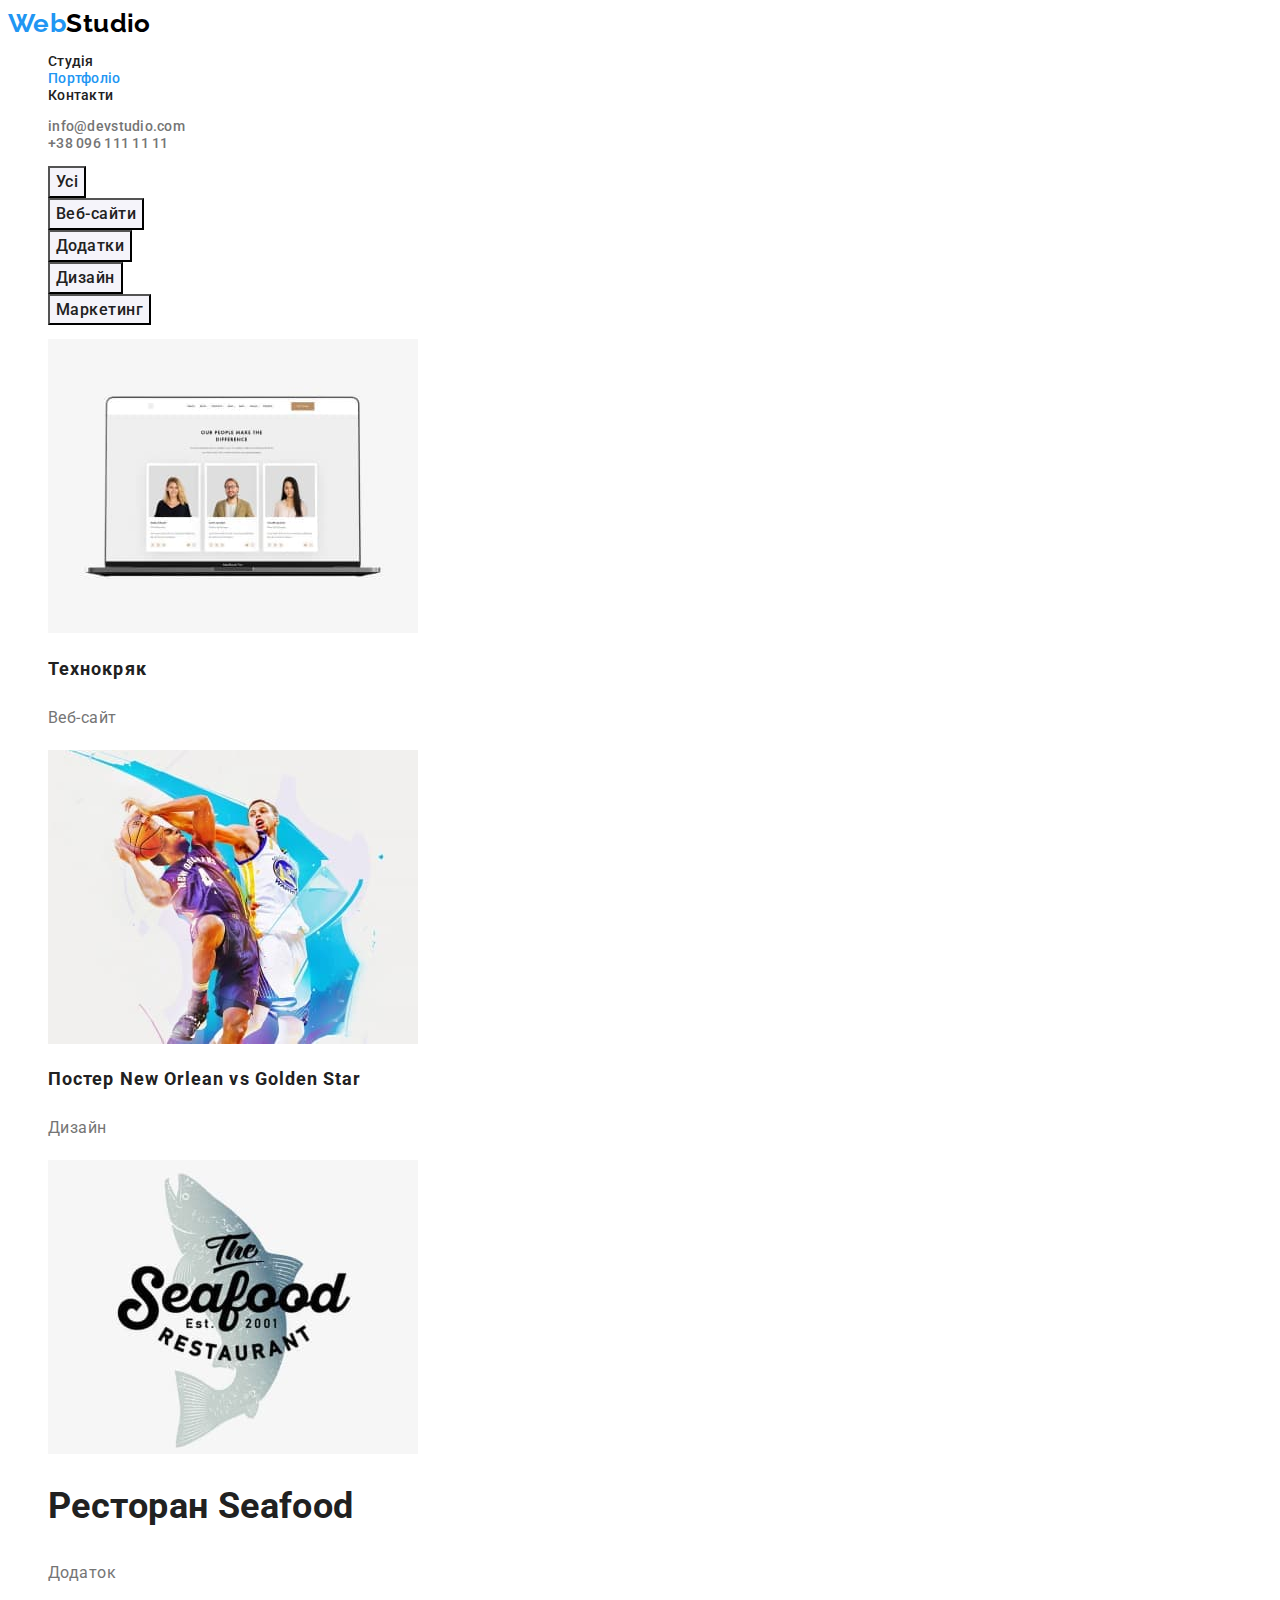
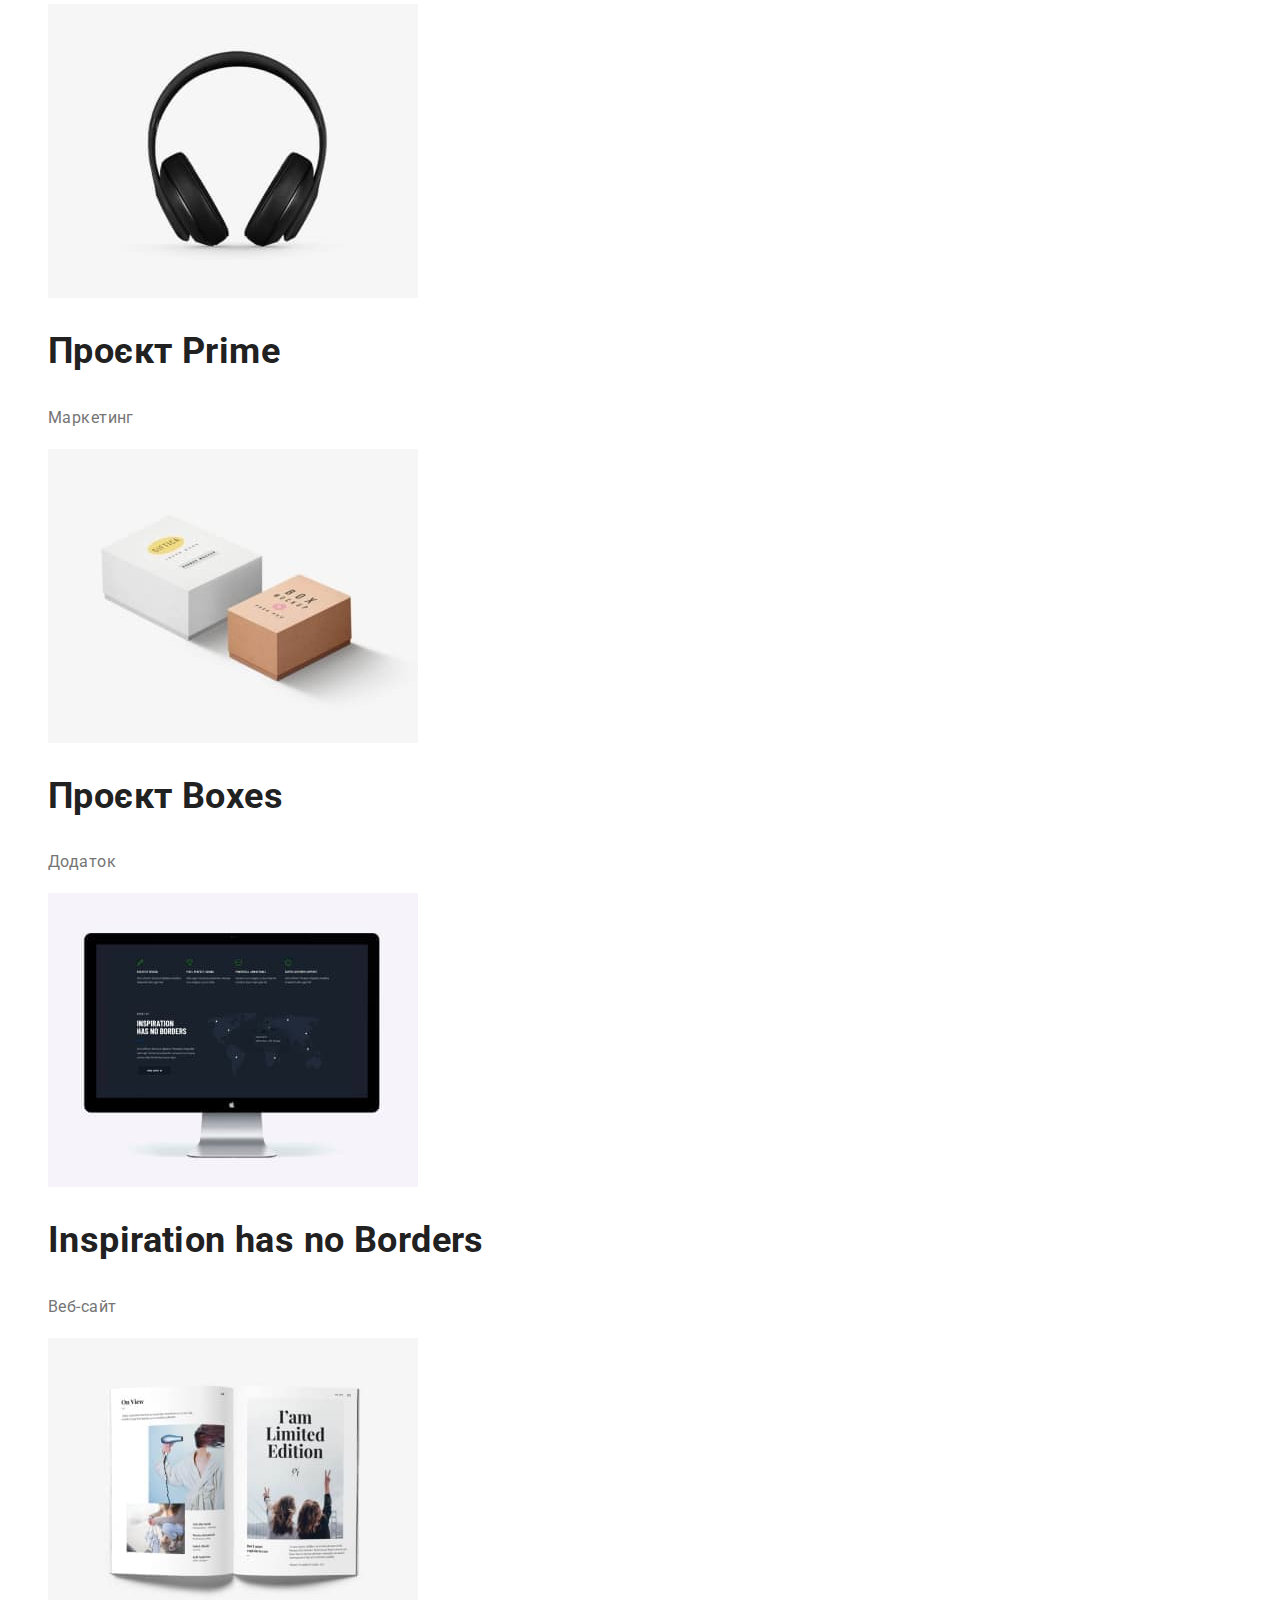
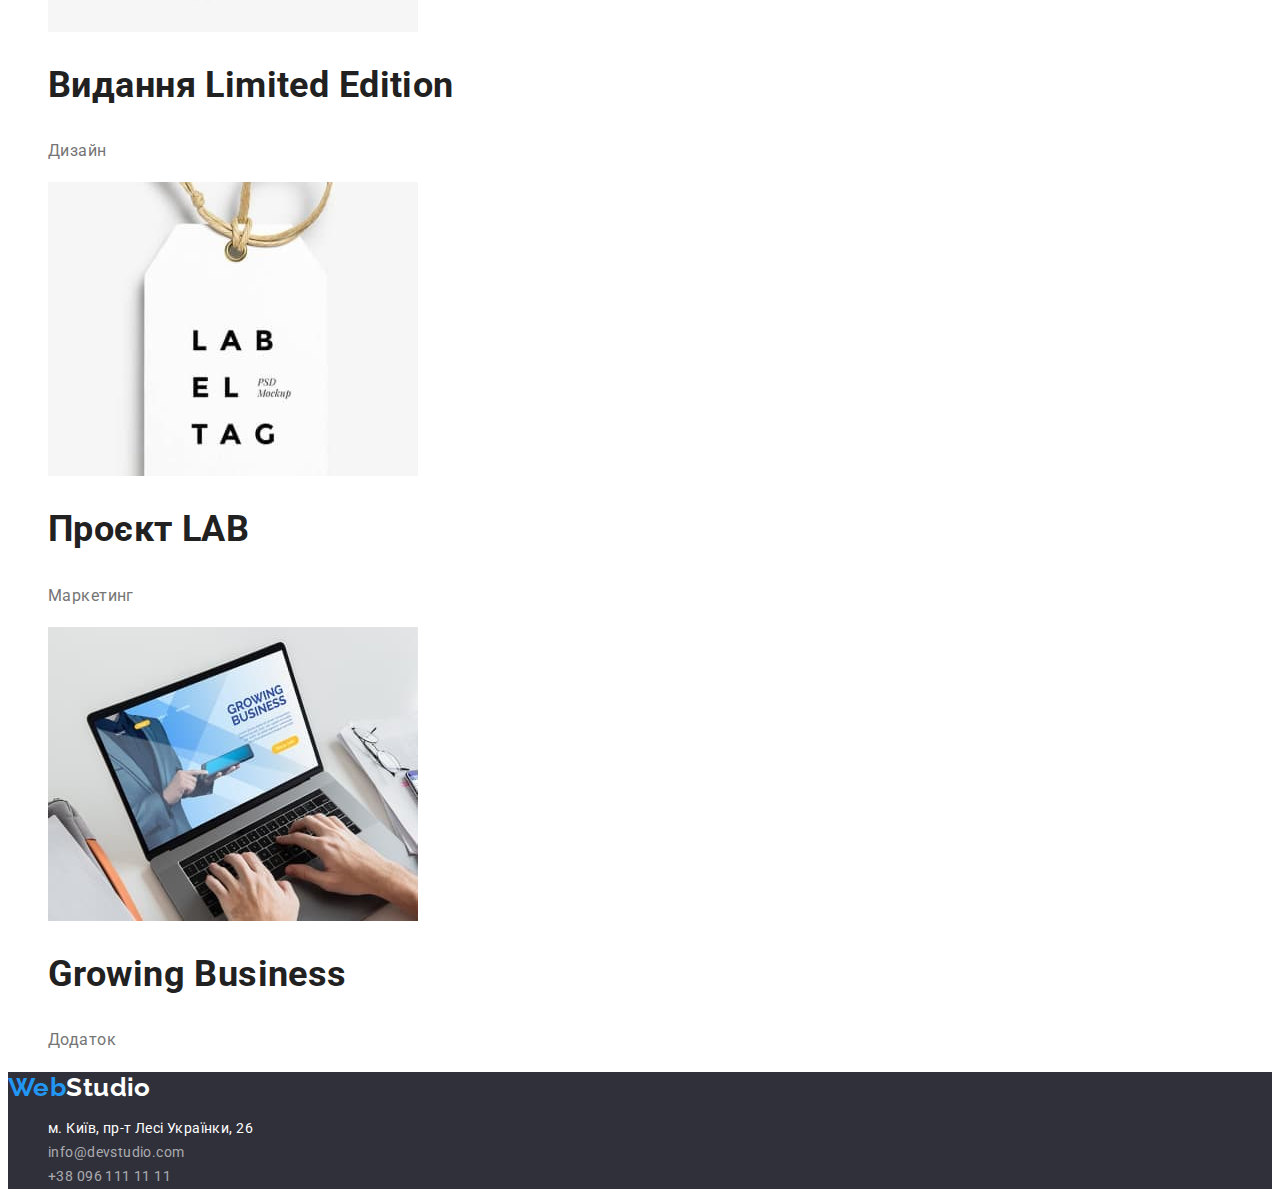
==== portfolio.html @ 132bdf51 "copy" ====
<!DOCTYPE html>
<html lang="en">
<head>
    <meta charset="UTF-8">
    <meta http-equiv="X-UA-Compatible" content="IE=edge">
    <meta name="viewport" content="width=device-width, initial-scale=1.0">
    <title>Portfolio</title>
    <link href="https://fonts.googleapis.com/css2?family=Raleway:wght@700&family=Roboto:wght@400;500;700;900&display=swap" rel="stylesheet">

    <link rel="stylesheet" href="./css/styles.css">
</head>

<body>
    <header>
        <nav>
            <a href="./index.html" class="logo">
                <span class="current">Web</span>Studio
             </a>
     <ul class="site-nav list">
         <li><a href="./index.html" class="link">Студія</a></li>
         <li><a href="./portfolio.html" class="link current">Портфоліо</a></li>
         <li><a href="" class="link">Контакти</a></li>   
     </ul>
        </nav>
             <ul class="auth-nav list">
                <li><a href="mailto:info@devstudio.com" class="link">info@devstudio.com</a></li>
                <li><a href="tel:+380961111111" class="link">+38 096 111 11 11</a></li>
             </ul>
    </header>
    <main>
        <section class="section">
            <h1 class="visually-hidden">Портфоліо</h1>
            <ul class="list">
                <li class="filter"><button type="button" class="button">Усі</button></li>
                <li class="filter"><button type="button" class="button">Веб-сайти</button></li>
                <li class="filter"><button type="button" class="button">Додатки</button></li>
                <li class="filter"><button type="button" class="button">Дизайн</button></li>
                <li class="filter"><button type="button" class="button">Маркетинг</button></li> 
            
           </ul>
          
        <ul class="list gallery">
                <li>
                    <img src="./images/Технокряк.jpg" alt="Технокряк" width="370">
                    <h2 class="title">Технокряк</h2>
                    <p class="text">Веб-сайт</p>
                </li>
                <li>
                    <img src="./images/Постер.jpg" alt="Постер" width="370">
                    <h2 class="title">Постер New Orlean vs Golden Star</h2>
                    <p class="text">Дизайн</p>
                </li>
                <li>
                    <img src="./images/Ресторан.jpg" alt="Ресторан" width="370">
                    <h2 class="section-title">Ресторан Seafood</h2>
                    <p class="text">Додаток</p>
                </li>
                <li>
                    <img src="./images/ПроектPrime.jpg" alt="ПроектPrime" width="370">
                    <h2 class="section-title">Проєкт Prime</h2>
                    <p class="text">Маркетинг</p>
                </li>
                <li>
                    <img src="./images/ПроектBoxes.jpg" alt="ПроектBoxes" width="370">
                    <h2 class="section-title">Проєкт Boxes</h2>
                    <p class="text">Додаток</p>
                </li>
                <li>
                    <img src="./images/Inspiration.jpg" alt="Inspiration" width="370">
                    <h2 class="section-title">Inspiration has no Borders</h2>
                    <p class="text">Веб-сайт</p>
                </li>
                <li>
                    <img src="./images/Видання.jpg" alt="Видання" width="370">
                    <h2 class="section-title">Видання Limited Edition</h2>
                    <p class="text">Дизайн</p>
                </li>
                <li>
                    <img src="./images/ПроектLAB.jpg" alt="ПроектLAB" width="370">
                    <h2 class="section-title">Проєкт LAB</h2>
                    <p class="text">Маркетинг</p>
                </li>
                <li>
                    <img src="./images/Growing.jpg" alt="Growing" width="370">
                    <h2 class="section-title">Growing Business</h2>
                    <p class="text">Додаток</p>
                </li>
            </ul>
        </section>
    </main>

    <footer class="footer">
        <a href="./index.html" class="logo">
            <span class="current">Web</span><span class="footer-logo">Studio</span>
         </a>
        <address>
            <ul class="contacts">
                <li> <a href="https://goo.gl/maps/J2nCYvBNZH49f2Dp6" target="_blank" rel="noreferrer noopener" class="link">м. Київ, пр-т Лесі Українки, 26</a></li>
                <li><a href="mailto:info@devstudio.com" class="link item" >info@devstudio.com</a></li>
                <li><a href="tel:+380961111111" class="link item">+38 096 111 11 11</a></li>
            </ul>
        </address>
    </footer>
   
</body>
</html>
---- css/styles.css ----
/* колір основного тексту #757575; */

/* допоміжний колір тексту #212121;   */

/*  білий колір #FFFFFF; */

/* колір акцент #2196F3 */
/* hero bg color: #2F303A; */

/* background: #2F303A; */
/* колір logo #000000  та акцент #2196F3   */
/*      колір tel та email rgba(255, 255, 255, 0.6) */


:root {
    --primary-text-color: #757575; 
    --title-text-color: #212121; 
    --accent-color: #2196F3;
    --hero-text-color: #FFFFFF;
    --logo-color: #000000;
    --primary-bg-color: #F5F5F5;
    --hero-bg-color: #2F303A;
    --secondory-bg-color: #F5F4FA;
    --tel-email-color: rgba(255, 255, 255, 0.6);
}

body {
    color:var(--title-text-color);
    background-color: var(--hero-text-color);
    font-family: 'Roboto', sans-serif;
    font-size: 14px;
    letter-spacing: 0.03em;


}
.list {
    list-style: none;
    
}
.current {
    color:var(--accent-color);
}

.logo {
    color: var(--logo-color);
    text-decoration: none;
    font-family: 'Raleway', sans-serif;
    font-weight: 700;
    font-size: 26px;
    line-height: 1.2;
    
}

.site-nav .link {
    color:var(--title-text-color);
    text-decoration: none;
    font-weight: 500;
    line-height: 1.14;
    letter-spacing: 0.02em;
}
.site-nav .link:hover,
.site-nav .link:focus {
    color: var(--accent-color);
}
.site-nav .link.current {
    color: var(--accent-color);
}

.auth-nav .link {
    color: var(--primary-text-color);
    text-decoration: none;
    font-weight: 500;
    line-height: 1.14;
    letter-spacing: 0.02em;
}
.auth-nav .link:hover,
.auth-nav .link:focus {
    color: var(--accent-color);
}
/* hero */
.hero {
    background-color: var(--hero-bg-color)

}
.hero-title {
    color: var(--hero-text-color);
    font-weight: 900;
    font-size: 44px;
    line-height: 1.36;
    text-align: center;
    letter-spacing: 0.06em;
    text-transform: uppercase;
    
}
.hero .button {
    color: var(--hero-text-color);
    background-color: var(--accent-color);
    font-family: inherit;
    font-weight: 700;
    font-size: 16px;
    line-height: 1.88;
    letter-spacing: 0.06em;
    cursor: pointer;

}

.section {
    color:var(--primary-text-color);
}
.section-title {
    color: var(--title-text-color);
    font-weight: 700;
    font-size: 36px;
    line-height: 1.16;
}

.visually-hidden {
    position: absolute;
    width: 1px;
    height: 1px;
    margin: -1px;
    border: 0;
    padding: 0;
    
    white-space: nowrap;
    clip-path: inset(100%);
    clip: rect(0 0 0 0);
    overflow: hidden;
  }
/* feature */
.feature-list {
    list-style: none;
}
.feature-list .title {
    font-size: 14px;
    color: var(--title-text-color);
    font-weight: 700;
    line-height: 1.14;
    text-transform: uppercase;
}
.feature-list .text {
    color: var(--primary-text-color);
    line-height: 1.71;
}

/* work */
.work-list {
    list-style: none;
}
/* team*/
.team-list {
    list-style: none;
}
.our-team {
    background-color: var(--secondory-bg-color);
}

.team-list .title {
    color:var(--title-text-color);
    font-weight: 500;
    font-size: 16px;
    line-height: 1.19;
}
.team-list .text {
    color: var(--primary-text-color);
    font-size: 16px;
    line-height: 1.19;
}
/* footer */
.footer {
    background-color: var(--hero-bg-color)
}
.footer-logo {
    color: var(--hero-text-color);
    font-weight: 700;
    font-size: 26px;
    line-height: 1.19;
}

/* contacts */
.contacts {
    list-style: none;
    font-style: normal;
}

.contacts .link{
    color:  var(--hero-text-color);
    background-color: var(--hero-bg-color);
    text-decoration: none;
    line-height: 1.71;
}
.contacts .item {
    color: var(--tel-email-color);
}
.contacts .link:hover,
.contacts .link:focus {
    color: var(--accent-color);
}
/* portfolio */


.list .button {
    color: var(--title-text-color);
    background-color: var(--secondory-bg-color);
    font-family: inherit;
    font-weight: 500;
    font-size: 16px;
    line-height: 1.62;
    cursor: pointer;
    letter-spacing: 0.03em;
    
}
.list .button:hover,
.list .button:focus {
 color: var(--hero-text-color);
 background-color: var(--accent-color);
}
/* gallery */
.gallery .title {
    color: var(--title-text-color);
    font-weight: 700;
    font-size: 18px;
    line-height: 2;
    letter-spacing: 0.06em;
}
.gallery .text {
    color: var(--primary-text-color);
    font-size: 16px;
    line-height: 1.88;
}
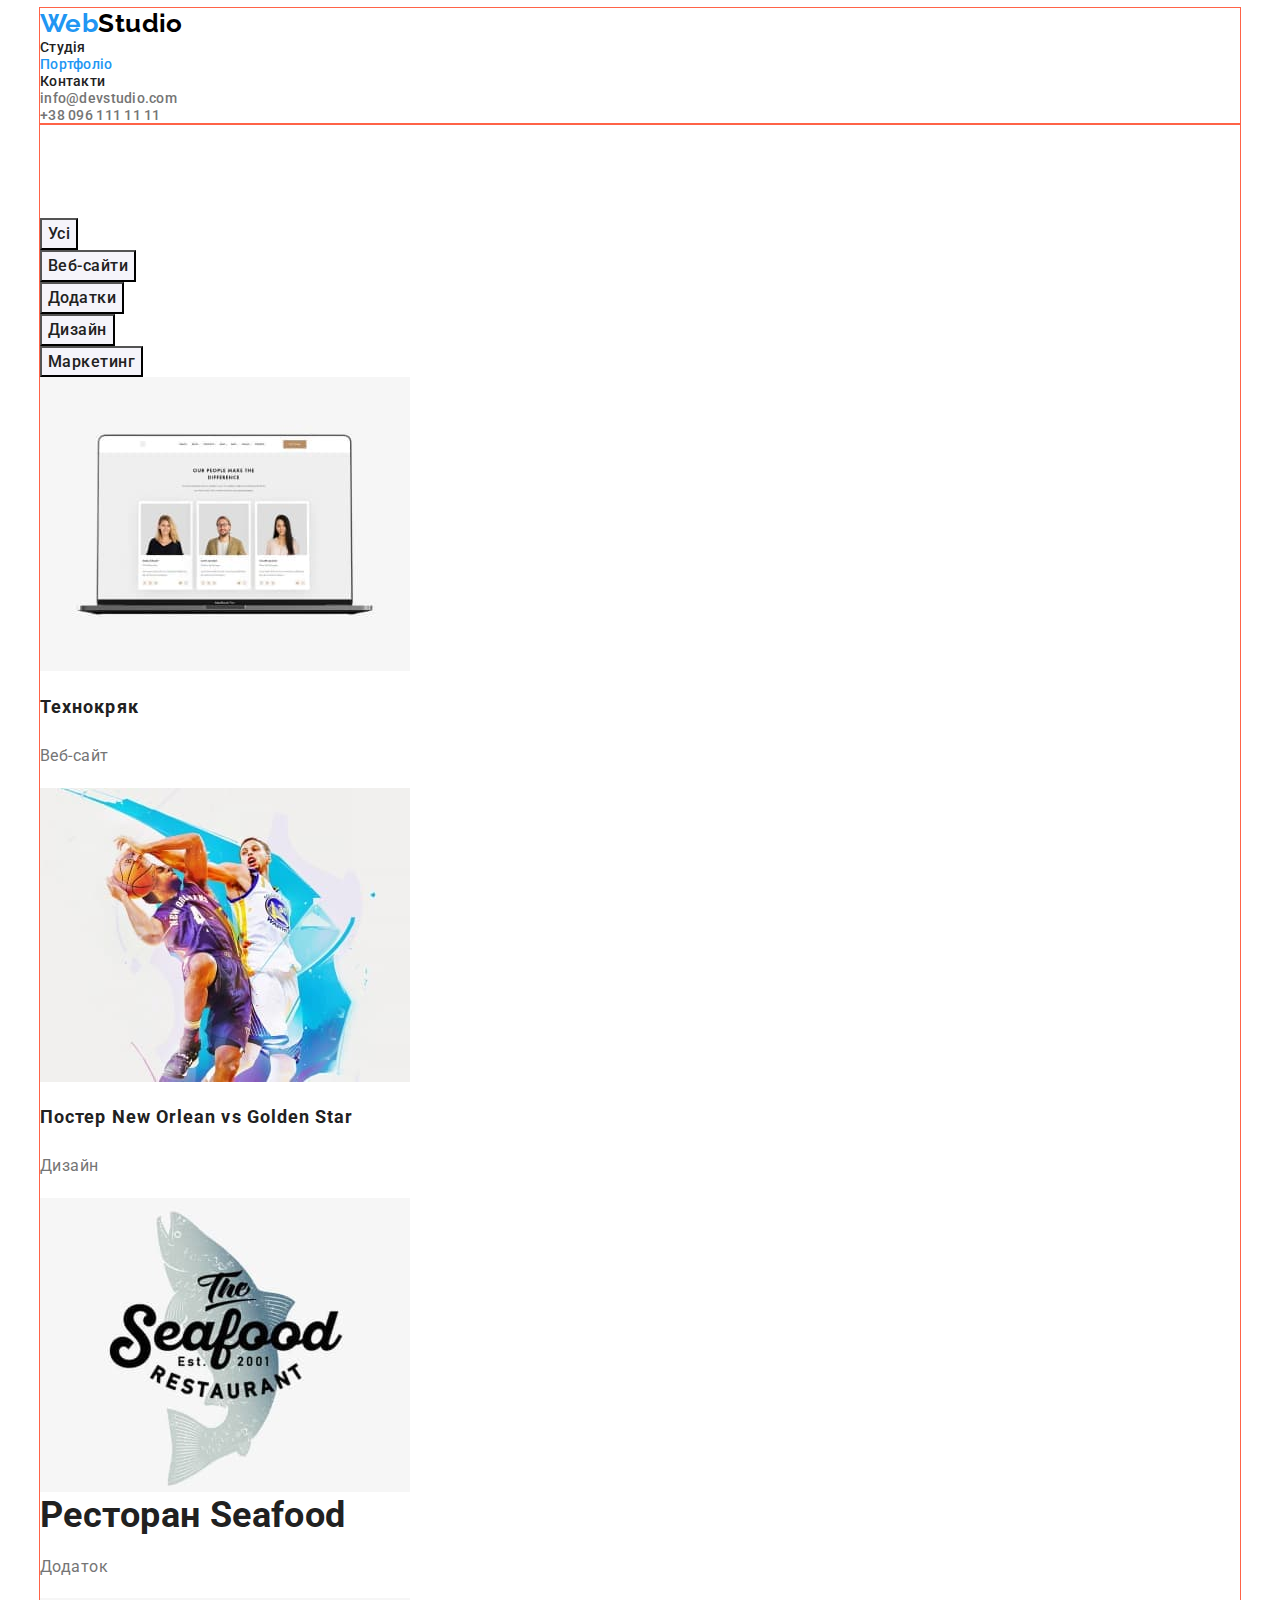
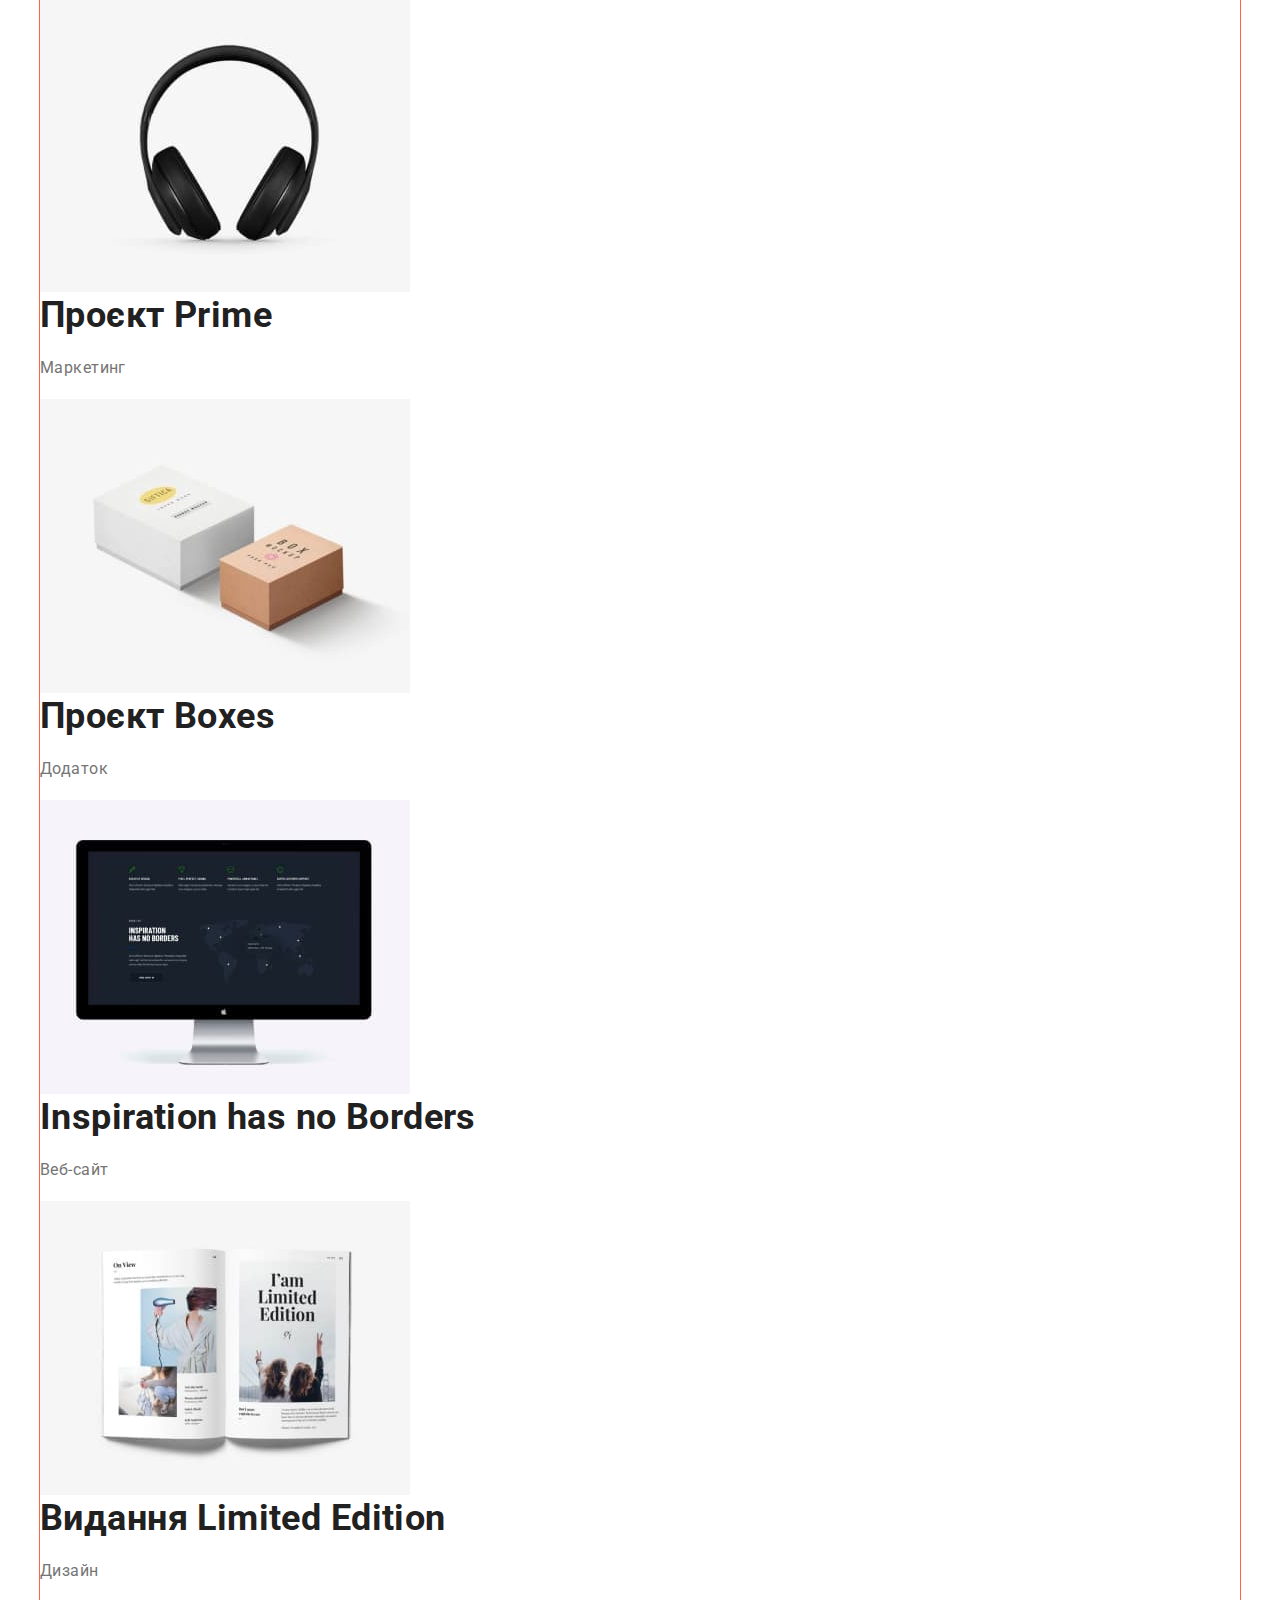
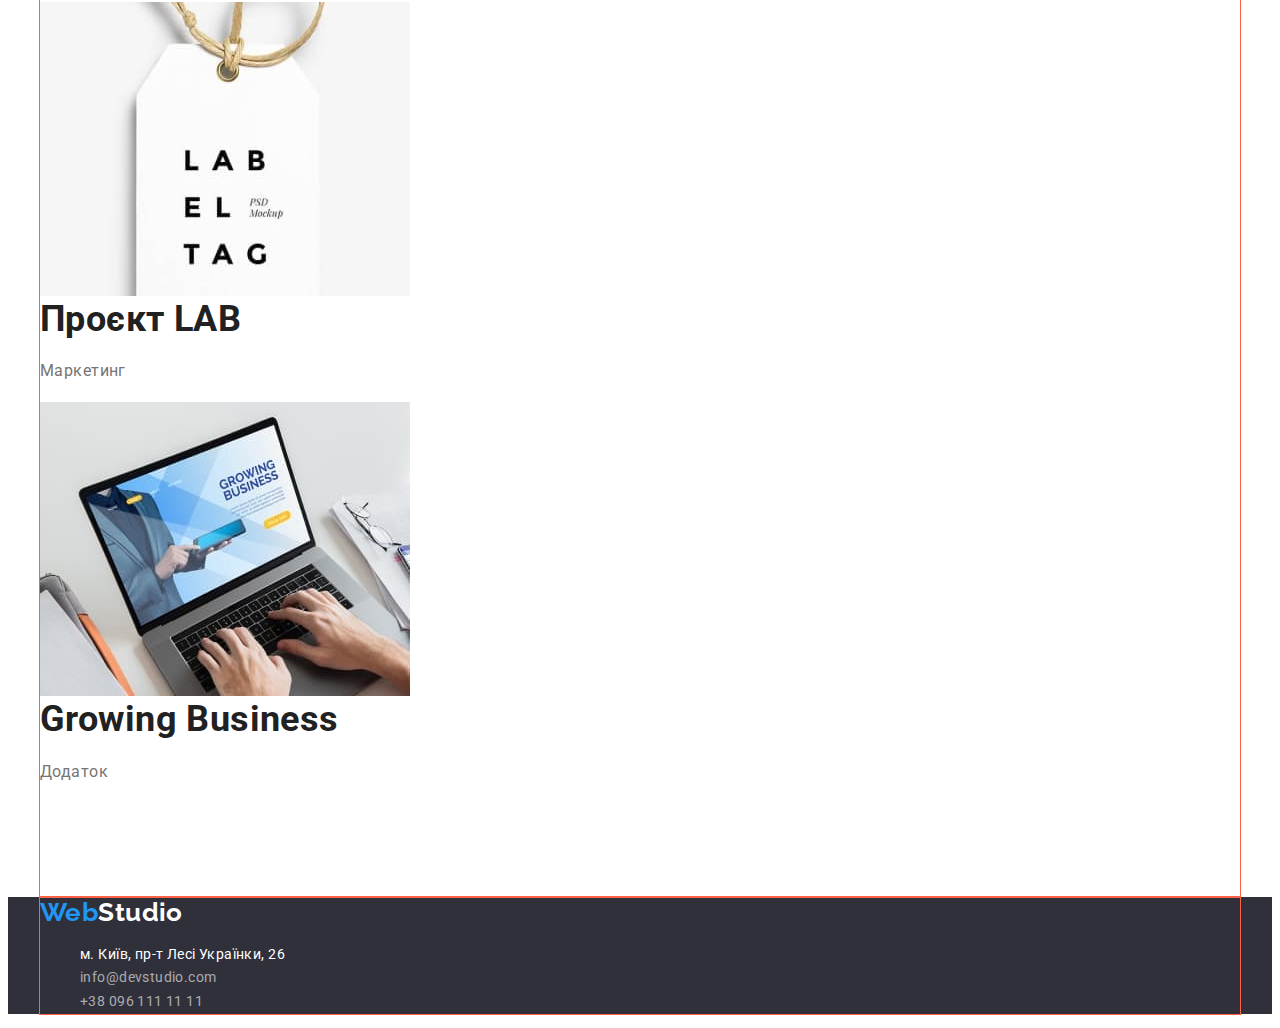
==== commit 318486ba: "margin and padding" ====
--- a/portfolio.html
+++ b/portfolio.html
@@ -6,12 +6,13 @@
     <meta name="viewport" content="width=device-width, initial-scale=1.0">
     <title>Portfolio</title>
     <link href="https://fonts.googleapis.com/css2?family=Raleway:wght@700&family=Roboto:wght@400;500;700;900&display=swap" rel="stylesheet">
-
+    <link rel="stylesheet" href="https://cdnjs.cloudflare.com/ajax/libs/modern-normalize/1.1.0/modern-normalize.min.css" integrity="sha512-wpPYUAdjBVSE4KJnH1VR1HeZfpl1ub8YT/NKx4PuQ5NmX2tKuGu6U/JRp5y+Y8XG2tV+wKQpNHVUX03MfMFn9Q==" crossorigin="anonymous" referrerpolicy="no-referrer" />
     <link rel="stylesheet" href="./css/styles.css">
 </head>
 
 <body>
     <header>
+        <div class="container">
         <nav>
             <a href="./index.html" class="logo">
                 <span class="current">Web</span>Studio
@@ -26,8 +27,10 @@
                 <li><a href="mailto:info@devstudio.com" class="link">info@devstudio.com</a></li>
                 <li><a href="tel:+380961111111" class="link">+38 096 111 11 11</a></li>
              </ul>
+            </div>
     </header>
     <main>
+        <div class="container">
         <section class="section">
             <h1 class="visually-hidden">Портфоліо</h1>
             <ul class="list">
@@ -38,6 +41,7 @@
                 <li class="filter"><button type="button" class="button">Маркетинг</button></li> 
             
            </ul>
+        
           
         <ul class="list gallery">
                 <li>
@@ -87,9 +91,11 @@
                 </li>
             </ul>
         </section>
+    </div>
     </main>
 
     <footer class="footer">
+        <div class="container">
         <a href="./index.html" class="logo">
             <span class="current">Web</span><span class="footer-logo">Studio</span>
          </a>
@@ -100,6 +106,7 @@
                 <li><a href="tel:+380961111111" class="link item">+38 096 111 11 11</a></li>
             </ul>
         </address>
+    </div>
     </footer>
    
 </body>
--- a/css/styles.css
+++ b/css/styles.css
@@ -1,3 +1,5 @@
+
+
 /* колір основного тексту #757575; */
 
 /* допоміжний колір тексту #212121;   */
@@ -11,6 +13,9 @@
 /* колір logo #000000  та акцент #2196F3   */
 /*      колір tel та email rgba(255, 255, 255, 0.6) */
 
+html {
+    box-sizing: border-box;
+}
 
 :root {
     --primary-text-color: #757575; 
@@ -22,6 +27,7 @@
     --hero-bg-color: #2F303A;
     --secondory-bg-color: #F5F4FA;
     --tel-email-color: rgba(255, 255, 255, 0.6);
+    --hero-button-color:#188CE8;
 }
 
 body {
@@ -30,17 +36,28 @@
     font-family: 'Roboto', sans-serif;
     font-size: 14px;
     letter-spacing: 0.03em;
-
-
-}
+}
+
 .list {
     list-style: none;
-    
-}
+    padding: 0;
+    margin: 0;   
+}
+/* 
+h1,h2,h3,h4,h5,h6,p,ul {
+    padding: 0;
+    margin: 0; 
+}
+ */
 .current {
     color:var(--accent-color);
 }
-
+.container {
+    width: 1200px;
+    margin-left: auto;
+    margin-right: auto;
+    outline: 1px solid tomato;
+}
 .logo {
     color: var(--logo-color);
     text-decoration: none;
@@ -79,10 +96,14 @@
 }
 /* hero */
 .hero {
-    background-color: var(--hero-bg-color)
+    margin-bottom: 94px;
+    text-align: center;
+background-color: var(--hero-bg-color)
 
 }
 .hero-title {
+    margin-bottom: 30px;
+    margin-top: 0;
     color: var(--hero-text-color);
     font-weight: 900;
     font-size: 44px;
@@ -93,8 +114,15 @@
     
 }
 .hero .button {
+    margin-bottom: 200px;
+    display: inline-block;
+    text-align: center;
+    min-width: 216px;
+    border-radius: 4px;
+    padding: 10px 32px;
+
     color: var(--hero-text-color);
-    background-color: var(--accent-color);
+    background-color: var(--hero-button-color);
     font-family: inherit;
     font-weight: 700;
     font-size: 16px;
@@ -105,9 +133,15 @@
 }
 
 .section {
+    padding-top: 94px;
+    padding-bottom: 94px;
     color:var(--primary-text-color);
 }
 .section-title {
+    margin-bottom: 0;
+    margin-top: 0;
+
+
     color: var(--title-text-color);
     font-weight: 700;
     font-size: 36px;
@@ -130,15 +164,25 @@
 /* feature */
 .feature-list {
     list-style: none;
+    margin-bottom: 94px;
+    margin-top: 0;
 }
 .feature-list .title {
+    margin-bottom: 10px;
+    margin-top: 0;
+
+
     font-size: 14px;
     color: var(--title-text-color);
     font-weight: 700;
     line-height: 1.14;
     text-transform: uppercase;
+
 }
 .feature-list .text {
+    margin-bottom: 0;
+    margin-top: 0;
+
     color: var(--primary-text-color);
     line-height: 1.71;
 }
@@ -156,12 +200,20 @@
 }
 
 .team-list .title {
+    margin-top: 30px;
+    margin-bottom: 10px;
+
+
     color:var(--title-text-color);
     font-weight: 500;
     font-size: 16px;
     line-height: 1.19;
 }
 .team-list .text {
+    margin-top: 0;
+    margin-bottom: 30px;
+
+
     color: var(--primary-text-color);
     font-size: 16px;
     line-height: 1.19;
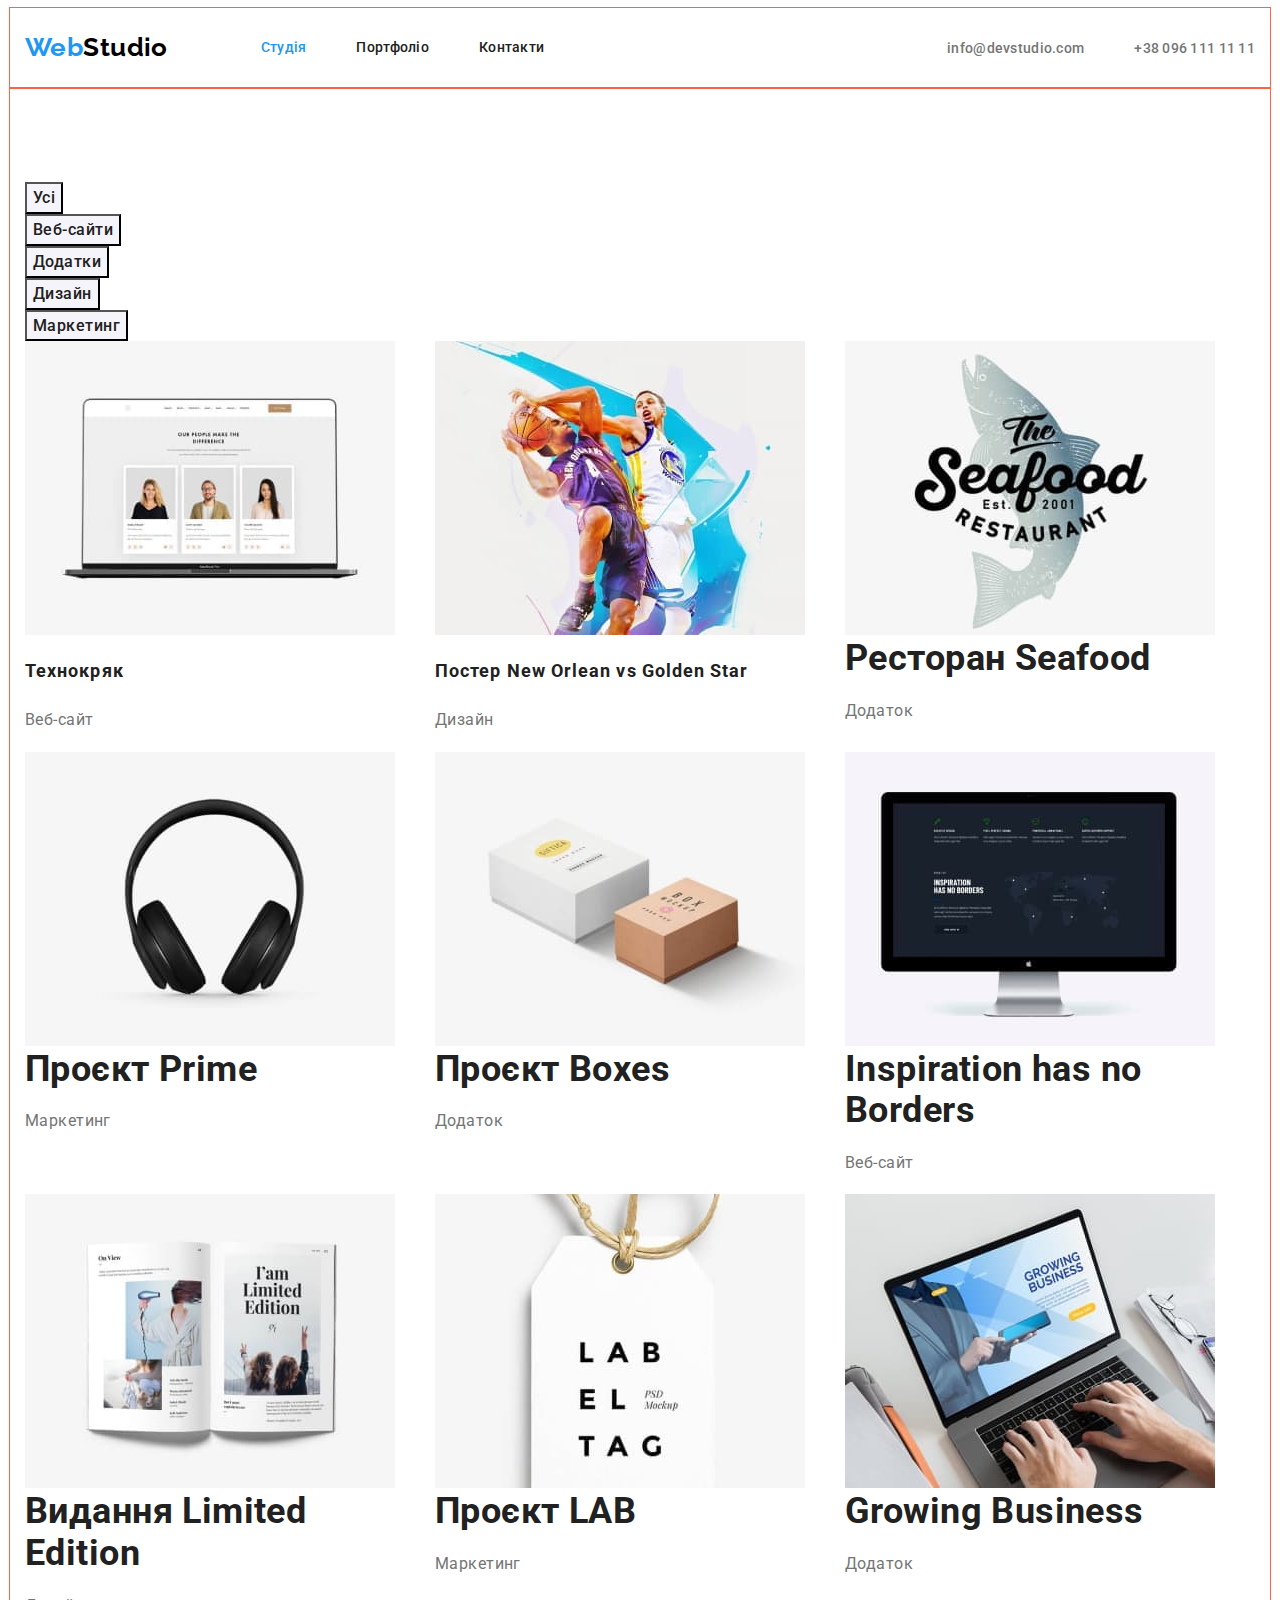
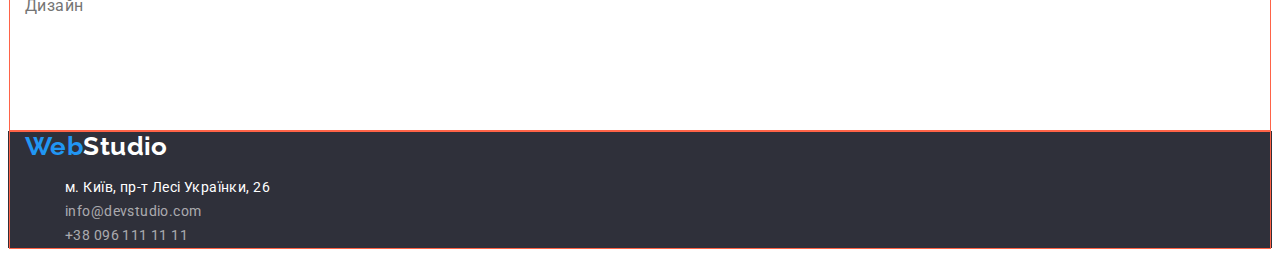
==== commit ed62bc61: "portfolio" ====
--- a/portfolio.html
+++ b/portfolio.html
@@ -13,21 +13,21 @@
 <body>
     <header>
         <div class="container">
-        <nav>
-            <a href="./index.html" class="logo">
-                <span class="current">Web</span>Studio
-             </a>
-     <ul class="site-nav list">
-         <li><a href="./index.html" class="link">Студія</a></li>
-         <li><a href="./portfolio.html" class="link current">Портфоліо</a></li>
-         <li><a href="" class="link">Контакти</a></li>   
-     </ul>
-        </nav>
-             <ul class="auth-nav list">
-                <li><a href="mailto:info@devstudio.com" class="link">info@devstudio.com</a></li>
-                <li><a href="tel:+380961111111" class="link">+38 096 111 11 11</a></li>
-             </ul>
-            </div>
+            <nav class="main-nav">
+         <a href="./index.html" class="logo">
+            <span class="current">Web</span>Studio
+         </a>
+         <ul class="site-nav list">
+             <li class="item"><a href="./index.html" class="link current">Студія</a></li>
+             <li class="item"><a href="./portfolio.html" class="link">Портфоліо</a></li>
+             <li class="item"><a href="" class="link">Контакти</a></li>   
+         </ul>
+                 <ul class="auth-nav list">
+                    <li class="item"><a href="mailto:info@devstudio.com" class="link">info@devstudio.com</a></li>
+                    <li class="item"><a href="tel:+380961111111" class="link">+38 096 111 11 11</a></li>
+                 </ul>
+                </nav>
+                </div>
     </header>
     <main>
         <div class="container">
@@ -44,47 +44,47 @@
         
           
         <ul class="list gallery">
-                <li>
+                <li class="item">
                     <img src="./images/Технокряк.jpg" alt="Технокряк" width="370">
                     <h2 class="title">Технокряк</h2>
                     <p class="text">Веб-сайт</p>
                 </li>
-                <li>
+                <li class="item">
                     <img src="./images/Постер.jpg" alt="Постер" width="370">
                     <h2 class="title">Постер New Orlean vs Golden Star</h2>
                     <p class="text">Дизайн</p>
                 </li>
-                <li>
+                <li class="item">
                     <img src="./images/Ресторан.jpg" alt="Ресторан" width="370">
                     <h2 class="section-title">Ресторан Seafood</h2>
                     <p class="text">Додаток</p>
                 </li>
-                <li>
+                <li class="item">
                     <img src="./images/ПроектPrime.jpg" alt="ПроектPrime" width="370">
                     <h2 class="section-title">Проєкт Prime</h2>
                     <p class="text">Маркетинг</p>
                 </li>
-                <li>
+                <li class="item">
                     <img src="./images/ПроектBoxes.jpg" alt="ПроектBoxes" width="370">
                     <h2 class="section-title">Проєкт Boxes</h2>
                     <p class="text">Додаток</p>
                 </li>
-                <li>
+                <li class="item">
                     <img src="./images/Inspiration.jpg" alt="Inspiration" width="370">
                     <h2 class="section-title">Inspiration has no Borders</h2>
                     <p class="text">Веб-сайт</p>
                 </li>
-                <li>
+                <li class="item">
                     <img src="./images/Видання.jpg" alt="Видання" width="370">
                     <h2 class="section-title">Видання Limited Edition</h2>
                     <p class="text">Дизайн</p>
                 </li>
-                <li>
+                <li class="item">
                     <img src="./images/ПроектLAB.jpg" alt="ПроектLAB" width="370">
                     <h2 class="section-title">Проєкт LAB</h2>
                     <p class="text">Маркетинг</p>
                 </li>
-                <li>
+                <li class="item">
                     <img src="./images/Growing.jpg" alt="Growing" width="370">
                     <h2 class="section-title">Growing Business</h2>
                     <p class="text">Додаток</p>
--- a/css/styles.css
+++ b/css/styles.css
@@ -53,9 +53,11 @@
     color:var(--accent-color);
 }
 .container {
-    width: 1200px;
+    width: 1230px;
     margin-left: auto;
     margin-right: auto;
+    padding-left: 15px;
+    padding-right: 15px;
     outline: 1px solid tomato;
 }
 .logo {
@@ -67,13 +69,35 @@
     line-height: 1.2;
     
 }
+.main-nav {
+    display: flex;
+    align-items: center;
+    /* justify-content: space-between; */
+}
+
+
+.site-nav {
+    display: flex;
+    margin-left: 93px;
+}
+
+ 
+.site-nav .item:not(:last-child) {
+    margin-right: 50px;
+}
 
 .site-nav .link {
+    display: block;
+    padding-top: 32px;
+    padding-bottom: 32px;
+
     color:var(--title-text-color);
+    
     text-decoration: none;
     font-weight: 500;
     line-height: 1.14;
     letter-spacing: 0.02em;
+
 }
 .site-nav .link:hover,
 .site-nav .link:focus {
@@ -81,6 +105,14 @@
 }
 .site-nav .link.current {
     color: var(--accent-color);
+}
+
+.auth-nav {
+    display: flex;
+    margin-left: auto;
+}
+.auth-nav .item + .item {
+    margin-left: 50px;
 }
 
 .auth-nav .link {
@@ -102,8 +134,10 @@
 
 }
 .hero-title {
+    padding-top: 200px;
     margin-bottom: 30px;
     margin-top: 0;
+   
     color: var(--hero-text-color);
     font-weight: 900;
     font-size: 44px;
@@ -163,6 +197,7 @@
   }
 /* feature */
 .feature-list {
+    display: flex;
     list-style: none;
     margin-bottom: 94px;
     margin-top: 0;
@@ -211,7 +246,8 @@
 }
 .team-list .text {
     margin-top: 0;
-    margin-bottom: 30px;
+    margin-bottom: 0;
+    padding-bottom: 30px;
 
 
     color: var(--primary-text-color);
@@ -231,8 +267,12 @@
 
 /* contacts */
 .contacts {
+    margin-bottom: 0;
+
+
     list-style: none;
     font-style: normal;
+
 }
 
 .contacts .link{
@@ -268,6 +308,20 @@
  background-color: var(--accent-color);
 }
 /* gallery */
+.gallery {
+    display: flex;
+    flex-wrap: wrap;
+}
+.gallery .item {
+    width: 380px;
+    margin-right: 30px;
+}
+.gallery .item:nth-child(3n) {
+    margin-right: 0;
+}
+
+
+
 .gallery .title {
     color: var(--title-text-color);
     font-weight: 700;
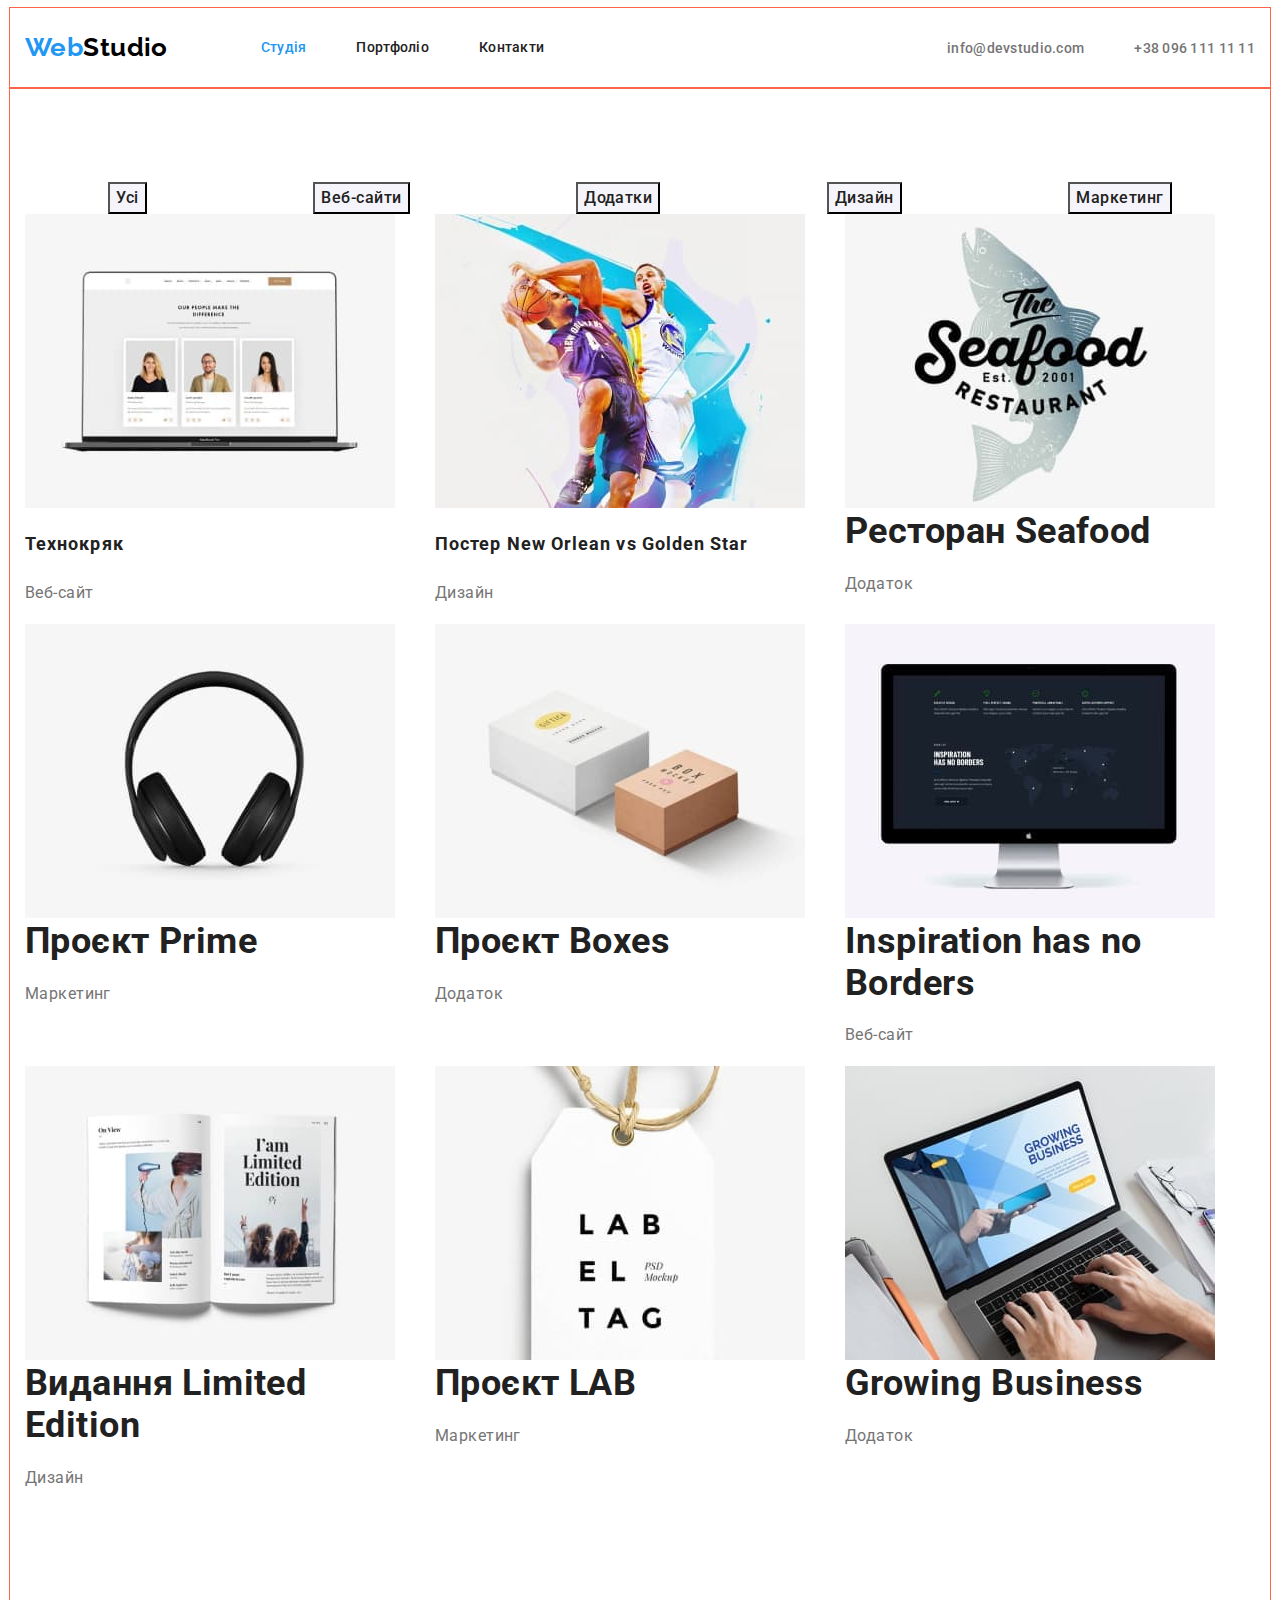
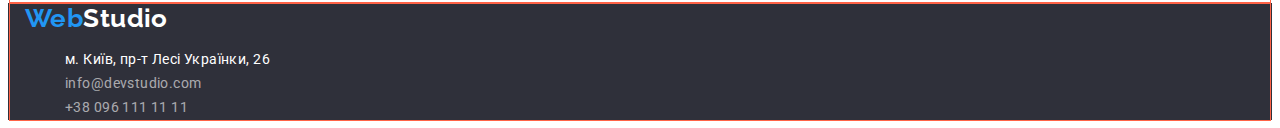
==== commit 786cb195: "ще трохи" ====
--- a/portfolio.html
+++ b/portfolio.html
@@ -33,7 +33,7 @@
         <div class="container">
         <section class="section">
             <h1 class="visually-hidden">Портфоліо</h1>
-            <ul class="list">
+            <ul class="list list-filter">
                 <li class="filter"><button type="button" class="button">Усі</button></li>
                 <li class="filter"><button type="button" class="button">Веб-сайти</button></li>
                 <li class="filter"><button type="button" class="button">Додатки</button></li>
--- a/css/styles.css
+++ b/css/styles.css
@@ -307,6 +307,20 @@
  color: var(--hero-text-color);
  background-color: var(--accent-color);
 }
+.list-filter {
+    display: flex;
+
+    
+}
+.list-filter .filter {
+    margin-left: auto;
+    margin-right: auto;
+   
+   
+}
+
+
+
 /* gallery */
 .gallery {
     display: flex;
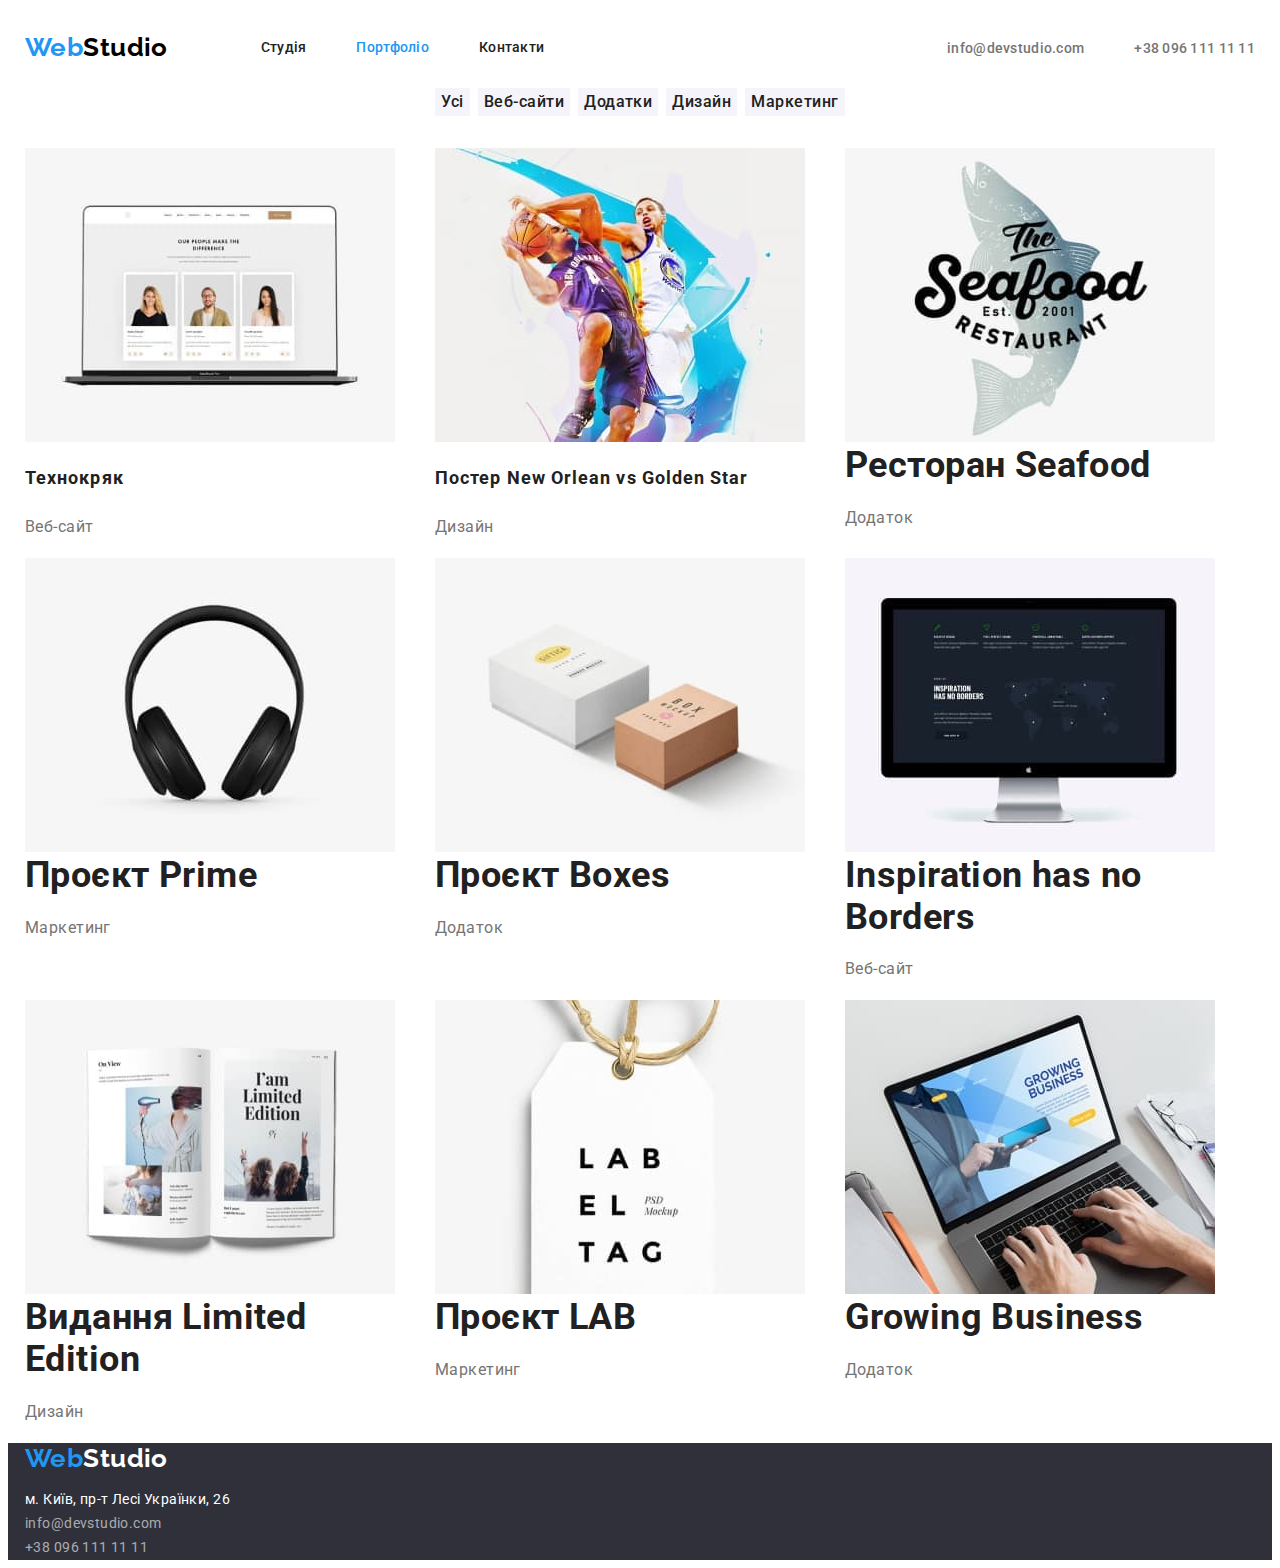
==== commit 26b7a25e: "the end" ====
--- a/portfolio.html
+++ b/portfolio.html
@@ -18,8 +18,8 @@
             <span class="current">Web</span>Studio
          </a>
          <ul class="site-nav list">
-             <li class="item"><a href="./index.html" class="link current">Студія</a></li>
-             <li class="item"><a href="./portfolio.html" class="link">Портфоліо</a></li>
+             <li class="item"><a href="./index.html" class="link">Студія</a></li>
+             <li class="item"><a href="./portfolio.html" class="link current">Портфоліо</a></li>
              <li class="item"><a href="" class="link">Контакти</a></li>   
          </ul>
                  <ul class="auth-nav list">
--- a/css/styles.css
+++ b/css/styles.css
@@ -58,7 +58,6 @@
     margin-right: auto;
     padding-left: 15px;
     padding-right: 15px;
-    outline: 1px solid tomato;
 }
 .logo {
     color: var(--logo-color);
@@ -129,8 +128,11 @@
 /* hero */
 .hero {
     margin-bottom: 94px;
-    text-align: center;
-background-color: var(--hero-bg-color)
+
+
+    text-align: center;
+    background-color: var(--hero-bg-color);
+    
 
 }
 .hero-title {
@@ -167,8 +169,7 @@
 }
 
 .section {
-    padding-top: 94px;
-    padding-bottom: 94px;
+ 
     color:var(--primary-text-color);
 }
 .section-title {
@@ -199,7 +200,6 @@
 .feature-list {
     display: flex;
     list-style: none;
-    margin-bottom: 94px;
     margin-top: 0;
 }
 .feature-list .title {
@@ -223,15 +223,34 @@
 }
 
 /* work */
+.work .section-title {
+    text-align: center;
+    padding-top: 94px;
+    margin-bottom: 50px;
+}
 .work-list {
-    list-style: none;
+    display: flex;
+    list-style: none;
+}
+.work-list .item:not(:last-child) {
+    margin-right: 30px;
+
 }
 /* team*/
 .team-list {
-    list-style: none;
+    display: flex;
+    list-style: none;
+}
+.team-list .item:not(:last-child) {
+    margin-right: 30px;
 }
 .our-team {
     background-color: var(--secondory-bg-color);
+}
+.our-team .section-title {
+    text-align: center;
+     padding-top: 94px;
+    margin-bottom: 50px;
 }
 
 .team-list .title {
@@ -256,23 +275,28 @@
 }
 /* footer */
 .footer {
-    background-color: var(--hero-bg-color)
+    background-color: var(--hero-bg-color);
+    
 }
 .footer-logo {
     color: var(--hero-text-color);
     font-weight: 700;
     font-size: 26px;
     line-height: 1.19;
-}
+    
+}
+
 
 /* contacts */
 .contacts {
+    padding-left: 0;
     margin-bottom: 0;
-
-
     list-style: none;
     font-style: normal;
-
+}
+.contacts .item {
+    display: flex;
+    justify-content: flex-start;
 }
 
 .contacts .link{
@@ -290,8 +314,30 @@
 }
 /* portfolio */
 
+.list-filter {
+    display: flex;
+    justify-content: center; 
+    margin-bottom: 32px;  
+}
+
+.list-filter .filter {
+    background: var(--secondory-bg-color);
+    margin-right: 8px;     
+}
+.list-filter .filter:last-child {
+    margin-right: 0;
+}
+
+
 
 .list .button {
+    background: var(--secondory-bg-color);
+    border-radius: 4px;
+    border: transparent;
+   
+   
+
+
     color: var(--title-text-color);
     background-color: var(--secondory-bg-color);
     font-family: inherit;
@@ -307,17 +353,8 @@
  color: var(--hero-text-color);
  background-color: var(--accent-color);
 }
-.list-filter {
-    display: flex;
-
-    
-}
-.list-filter .filter {
-    margin-left: auto;
-    margin-right: auto;
-   
-   
-}
+
+
 
 
 
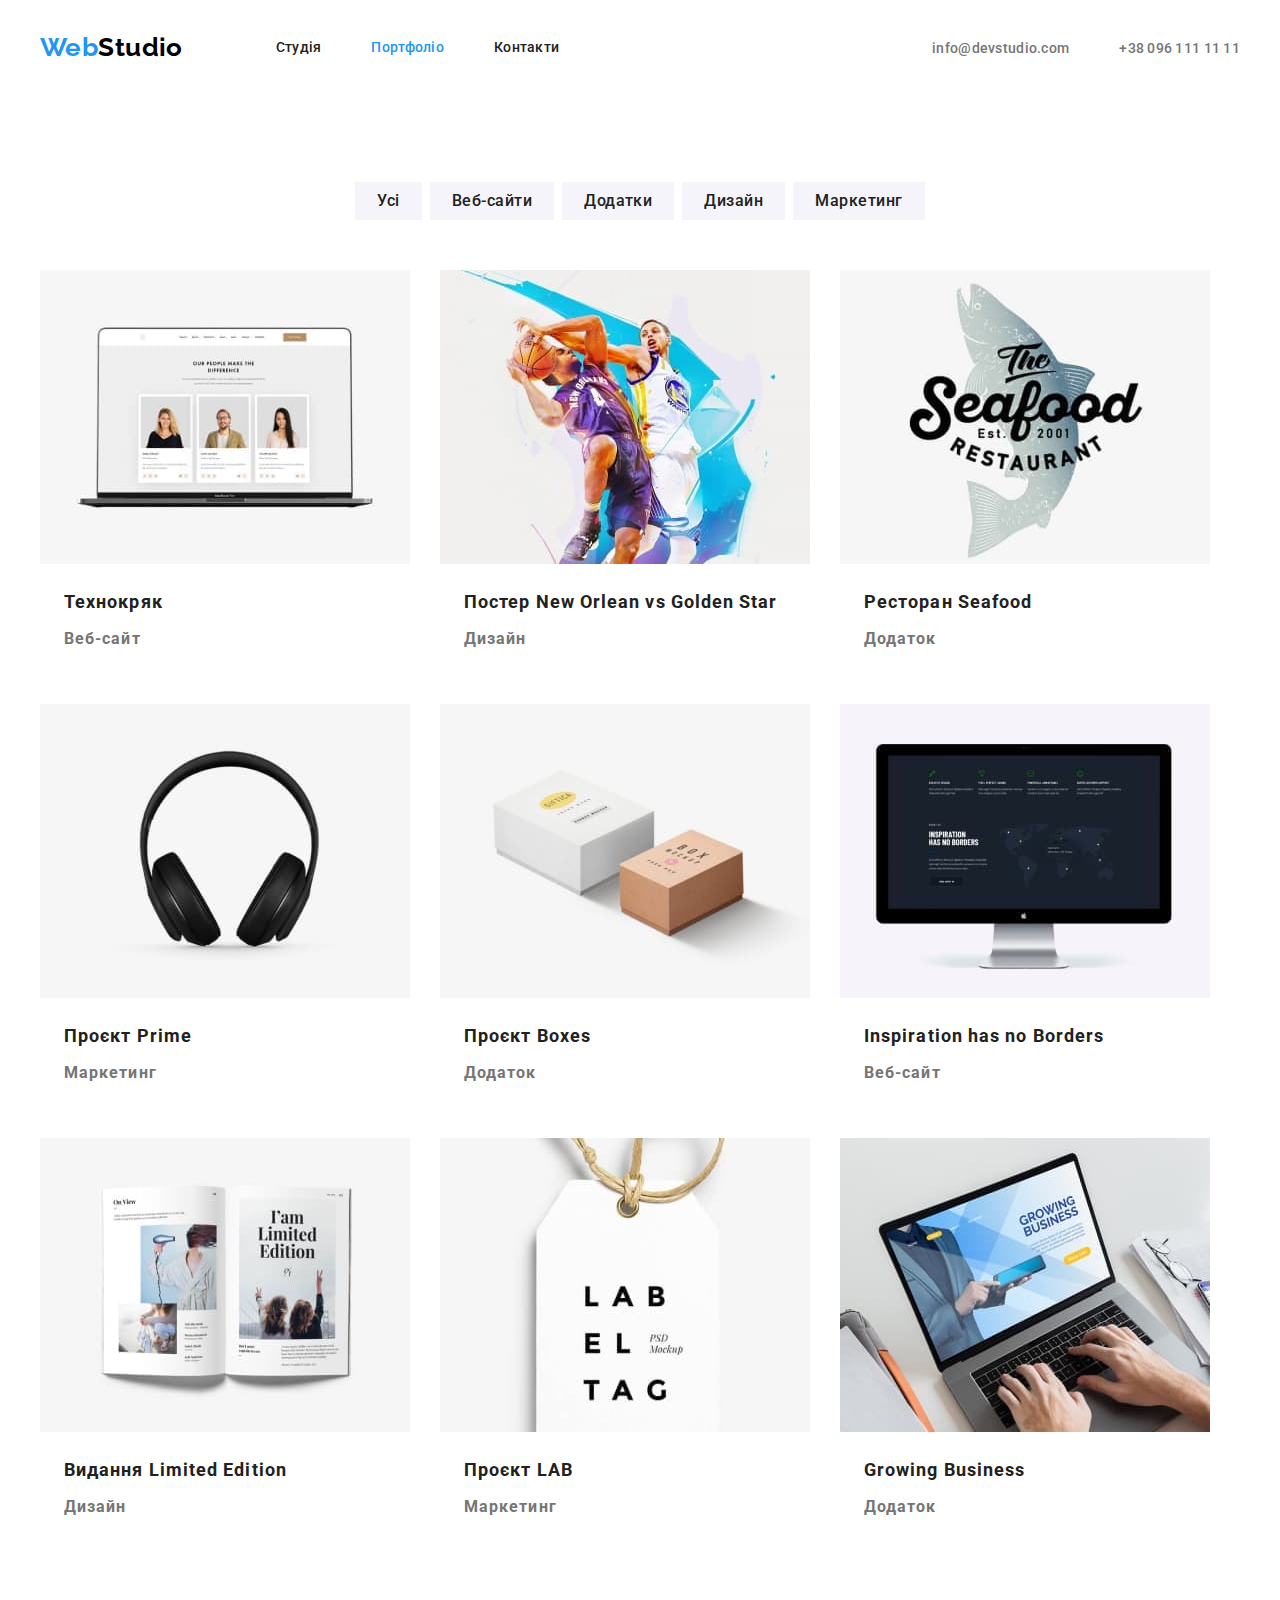
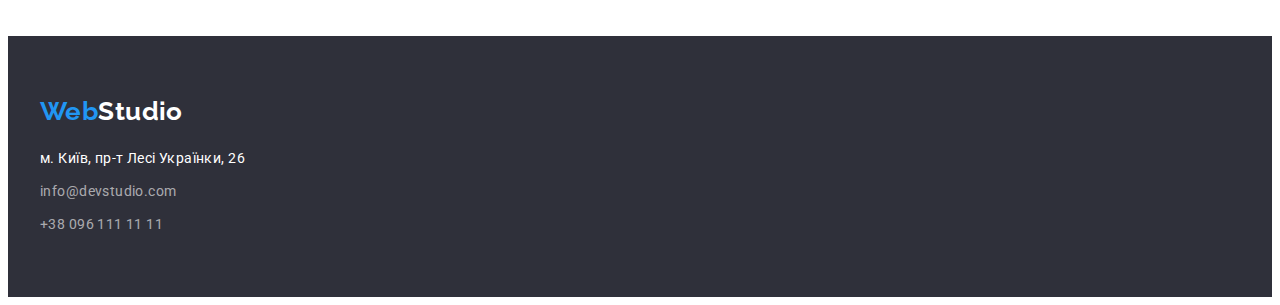
==== commit 9d9c1227: "виправив помилки" ====
--- a/portfolio.html
+++ b/portfolio.html
@@ -13,25 +13,28 @@
 <body>
     <header>
         <div class="container">
-            <nav class="main-nav">
-         <a href="./index.html" class="logo">
-            <span class="current">Web</span>Studio
-         </a>
-         <ul class="site-nav list">
-             <li class="item"><a href="./index.html" class="link">Студія</a></li>
-             <li class="item"><a href="./portfolio.html" class="link current">Портфоліо</a></li>
-             <li class="item"><a href="" class="link">Контакти</a></li>   
-         </ul>
-                 <ul class="auth-nav list">
-                    <li class="item"><a href="mailto:info@devstudio.com" class="link">info@devstudio.com</a></li>
-                    <li class="item"><a href="tel:+380961111111" class="link">+38 096 111 11 11</a></li>
-                 </ul>
-                </nav>
-                </div>
-    </header>
+        <nav class="main-nav">
+     <a href="./index.html" class="logo">
+        <span class="current">Web</span>Studio
+     </a>
+     <ul class="site-nav list">
+         <li class="item"><a href="./index.html" class="link">Студія</a></li>
+         <li class="item"><a href="./portfolio.html" class="link current">Портфоліо</a></li>
+         <li class="item"><a href="" class="link">Контакти</a></li>   
+     </ul>
+    </nav>
+             <ul class="auth-nav list">
+                <li class="item"><a href="mailto:info@devstudio.com" class="link">info@devstudio.com</a></li>
+                <li class="item"><a href="tel:+380961111111" class="link">+38 096 111 11 11</a></li>
+             </ul>
+           
+            </div>
+   
+        </header>
     <main>
+        <section class="section">
         <div class="container">
-        <section class="section">
+        
             <h1 class="visually-hidden">Портфоліо</h1>
             <ul class="list list-filter">
                 <li class="filter"><button type="button" class="button">Усі</button></li>
@@ -46,48 +49,66 @@
         <ul class="list gallery">
                 <li class="item">
                     <img src="./images/Технокряк.jpg" alt="Технокряк" width="370">
-                    <h2 class="title">Технокряк</h2>
-                    <p class="text">Веб-сайт</p>
+                    <div class="project">
+                        <h2 class="title">Технокряк</h2>
+                        <p class="text">Веб-сайт</p>
+                    </div>
                 </li>
                 <li class="item">
                     <img src="./images/Постер.jpg" alt="Постер" width="370">
-                    <h2 class="title">Постер New Orlean vs Golden Star</h2>
-                    <p class="text">Дизайн</p>
+                    <div class="project">
+                        <h2 class="title">Постер New Orlean vs Golden Star</h2>
+                        <p class="text">Дизайн</p>
+                    </div>
                 </li>
                 <li class="item">
                     <img src="./images/Ресторан.jpg" alt="Ресторан" width="370">
-                    <h2 class="section-title">Ресторан Seafood</h2>
-                    <p class="text">Додаток</p>
+                    <div class="project">
+                        <h2 class="title">Ресторан Seafood</h2>
+                        <p class="text">Додаток</p>
+                    </div>
                 </li>
                 <li class="item">
                     <img src="./images/ПроектPrime.jpg" alt="ПроектPrime" width="370">
-                    <h2 class="section-title">Проєкт Prime</h2>
-                    <p class="text">Маркетинг</p>
+                    <div class="project">
+                        <h2 class="title">Проєкт Prime</h2>
+                        <p class="text">Маркетинг</p>
+                    </div>
                 </li>
                 <li class="item">
                     <img src="./images/ПроектBoxes.jpg" alt="ПроектBoxes" width="370">
-                    <h2 class="section-title">Проєкт Boxes</h2>
-                    <p class="text">Додаток</p>
+                    <div class="project">
+                        <h2 class="title">Проєкт Boxes</h2>
+                        <p class="text">Додаток</p>
+                    </div>
                 </li>
                 <li class="item">
                     <img src="./images/Inspiration.jpg" alt="Inspiration" width="370">
-                    <h2 class="section-title">Inspiration has no Borders</h2>
-                    <p class="text">Веб-сайт</p>
+                    <div class="project">
+                        <h2 class="title">Inspiration has no Borders</h2>
+                        <p class="text">Веб-сайт</p>
+                    </div>
                 </li>
                 <li class="item">
                     <img src="./images/Видання.jpg" alt="Видання" width="370">
-                    <h2 class="section-title">Видання Limited Edition</h2>
-                    <p class="text">Дизайн</p>
+                    <div class="project">
+                        <h2 class="title">Видання Limited Edition</h2>
+                        <p class="text">Дизайн</p>
+                    </div>
                 </li>
                 <li class="item">
                     <img src="./images/ПроектLAB.jpg" alt="ПроектLAB" width="370">
-                    <h2 class="section-title">Проєкт LAB</h2>
-                    <p class="text">Маркетинг</p>
+                    <div class="project">
+                        <h2 class="title">Проєкт LAB</h2>
+                        <p class="text">Маркетинг</p>
+                    </div>
                 </li>
                 <li class="item">
                     <img src="./images/Growing.jpg" alt="Growing" width="370">
-                    <h2 class="section-title">Growing Business</h2>
-                    <p class="text">Додаток</p>
+                    <div class="project">
+                        <h2 class="title">Growing Business</h2>
+                        <p class="text">Додаток</p>
+                    </div>
                 </li>
             </ul>
         </section>
@@ -99,11 +120,11 @@
         <a href="./index.html" class="logo">
             <span class="current">Web</span><span class="footer-logo">Studio</span>
          </a>
-        <address>
-            <ul class="contacts">
-                <li> <a href="https://goo.gl/maps/J2nCYvBNZH49f2Dp6" target="_blank" rel="noreferrer noopener" class="link">м. Київ, пр-т Лесі Українки, 26</a></li>
-                <li><a href="mailto:info@devstudio.com" class="link item" >info@devstudio.com</a></li>
-                <li><a href="tel:+380961111111" class="link item">+38 096 111 11 11</a></li>
+        <address class="contacts">
+            <ul class="contacts list">
+                <li class="item"> <a href="https://goo.gl/maps/J2nCYvBNZH49f2Dp6" target="_blank" rel="noreferrer noopener" class="link">м. Київ, пр-т Лесі Українки, 26</a></li>
+                <li class="item" ><a href="mailto:info@devstudio.com" class="link item" >info@devstudio.com</a></li>
+                <li class="item" ><a href="tel:+380961111111" class="link item">+38 096 111 11 11</a></li>
             </ul>
         </address>
     </div>
--- a/css/styles.css
+++ b/css/styles.css
@@ -38,26 +38,56 @@
     letter-spacing: 0.03em;
 }
 
+h1,
+h2,
+h3,
+h4,
+h5,
+h6,
+p,
+ul {
+    padding: 0; 
+}
+img {
+    display: block;
+    min-width: 100%;
+    height: auto;
+}
+address {
+    font-style: normal;
+}
+button {
+    display: block;
+    cursor: pointer;
+    border: none;
+    border-radius: 4px;
+}
+ 
+.current {
+    color:var(--accent-color);
+}
+.container {
+    width: 1200px;
+    margin: 0 auto;
+    padding: 0 15px;
+}
+.section {
+padding: 94px 0;
+
+}
 .list {
     list-style: none;
     padding: 0;
     margin: 0;   
 }
-/* 
-h1,h2,h3,h4,h5,h6,p,ul {
-    padding: 0;
-    margin: 0; 
-}
- */
-.current {
-    color:var(--accent-color);
-}
-.container {
-    width: 1230px;
-    margin-left: auto;
-    margin-right: auto;
-    padding-left: 15px;
-    padding-right: 15px;
+.link {
+    text-decoration: none;
+    color: inherit;
+}
+
+header .container {
+    display: flex;
+    align-items: center;
 }
 .logo {
     color: var(--logo-color);
@@ -68,6 +98,8 @@
     line-height: 1.2;
     
 }
+
+
 .main-nav {
     display: flex;
     align-items: center;
@@ -127,18 +159,17 @@
 }
 /* hero */
 .hero {
-    margin-bottom: 94px;
-
-
     text-align: center;
     background-color: var(--hero-bg-color);
+    padding: 200px 0;
     
 
 }
 .hero-title {
-    padding-top: 200px;
+    width: 696px;
+    margin: 0 auto;
     margin-bottom: 30px;
-    margin-top: 0;
+    
    
     color: var(--hero-text-color);
     font-weight: 900;
@@ -150,9 +181,7 @@
     
 }
 .hero .button {
-    margin-bottom: 200px;
     display: inline-block;
-    text-align: center;
     min-width: 216px;
     border-radius: 4px;
     padding: 10px 32px;
@@ -165,13 +194,11 @@
     line-height: 1.88;
     letter-spacing: 0.06em;
     cursor: pointer;
-
-}
-
-.section {
- 
-    color:var(--primary-text-color);
-}
+    border: none;
+
+}
+
+
 .section-title {
     margin-bottom: 0;
     margin-top: 0;
@@ -199,8 +226,7 @@
 /* feature */
 .feature-list {
     display: flex;
-    list-style: none;
-    margin-top: 0;
+    gap: 30px;
 }
 .feature-list .title {
     margin-bottom: 10px;
@@ -215,17 +241,18 @@
 
 }
 .feature-list .text {
-    margin-bottom: 0;
-    margin-top: 0;
-
     color: var(--primary-text-color);
     line-height: 1.71;
 }
 
 /* work */
+
+.work {
+    padding-top: 0;
+}
+
 .work .section-title {
     text-align: center;
-    padding-top: 94px;
     margin-bottom: 50px;
 }
 .work-list {
@@ -241,20 +268,29 @@
     display: flex;
     list-style: none;
 }
+.team-list .item {
+    background: var(--hero-text-color);
+    box-shadow: 0px 1px 3px rgba(0, 0, 0, 0.12), 0px 1px 1px rgba(0, 0, 0, 0.14), 0px 2px 1px rgba(0, 0, 0, 0.2);
+    border-radius: 0px 0px 4px 4px;
+}
 .team-list .item:not(:last-child) {
     margin-right: 30px;
+
 }
 .our-team {
     background-color: var(--secondory-bg-color);
 }
 .our-team .section-title {
     text-align: center;
-     padding-top: 94px;
     margin-bottom: 50px;
 }
+.our-team .team {
+    padding-top: 30px;
+    padding-bottom: 30px;
+    text-align: center;
+}
 
 .team-list .title {
-    margin-top: 30px;
     margin-bottom: 10px;
 
 
@@ -266,7 +302,6 @@
 .team-list .text {
     margin-top: 0;
     margin-bottom: 0;
-    padding-bottom: 30px;
 
 
     color: var(--primary-text-color);
@@ -276,6 +311,7 @@
 /* footer */
 .footer {
     background-color: var(--hero-bg-color);
+    padding: 60px 0;
     
 }
 .footer-logo {
@@ -289,14 +325,12 @@
 
 /* contacts */
 .contacts {
-    padding-left: 0;
-    margin-bottom: 0;
-    list-style: none;
     font-style: normal;
-}
-.contacts .item {
-    display: flex;
-    justify-content: flex-start;
+    margin-top: 20px;
+}
+.contacts .item:not(:last-child) {
+    margin-bottom: 9px;
+
 }
 
 .contacts .link{
@@ -317,7 +351,7 @@
 .list-filter {
     display: flex;
     justify-content: center; 
-    margin-bottom: 32px;  
+    margin-bottom: 50px;  
 }
 
 .list-filter .filter {
@@ -333,7 +367,8 @@
 .list .button {
     background: var(--secondory-bg-color);
     border-radius: 4px;
-    border: transparent;
+    border: none;
+    padding: 6px 22px;
    
    
 
@@ -362,18 +397,32 @@
 .gallery {
     display: flex;
     flex-wrap: wrap;
+    gap: 30px;
 }
 .gallery .item {
-    width: 380px;
-    margin-right: 30px;
+    width: 370px;
+    font-weight: 700;
+font-size: 18px;
+line-height: 36px;
+/* identical to box height, or 200% */
+
+letter-spacing: 0.06em;
+
+color: #212121;
 }
 .gallery .item:nth-child(3n) {
     margin-right: 0;
 }
-
+.gallery .project {
+    padding: 20px 24px;
+}
 
 
 .gallery .title {
+    margin-bottom: 4px;
+    margin-top: 0;
+
+
     color: var(--title-text-color);
     font-weight: 700;
     font-size: 18px;
@@ -381,6 +430,8 @@
     letter-spacing: 0.06em;
 }
 .gallery .text {
+
+    margin: 0;
     color: var(--primary-text-color);
     font-size: 16px;
     line-height: 1.88;
